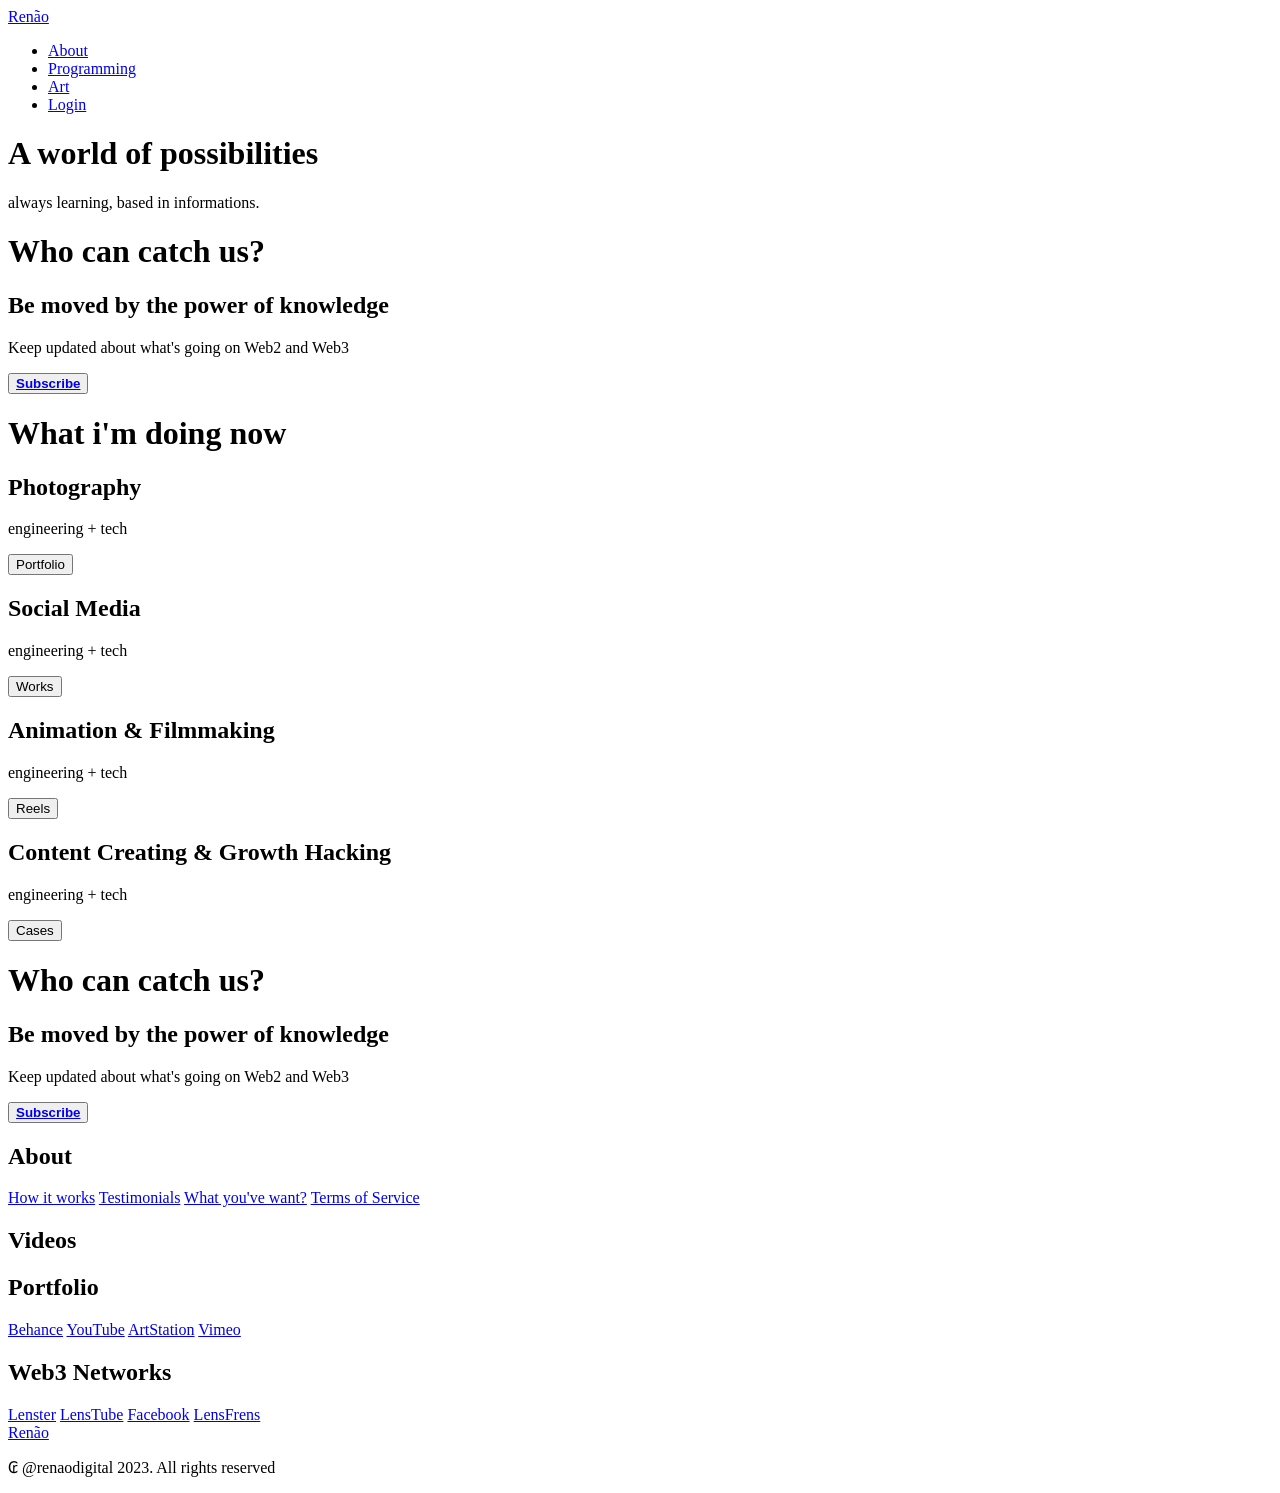
==== website/home_page/main/html/index.html @ d94069d8 "23/05/2023 [01h44min] [final presentation updt~]" ====
<!DOCTYPE html>
<html lang="en">
<head>
    <meta charset="UTF-8">
    <meta http-equiv="X-UA-Compatible" content="IE=edge">
    <meta name="viewport" content="width=device-width, initial-scale=1.0">
    <title>Renão | Digital Content + Entertainment</title>
    <link rel="stylesheet" href="styles.css">
    <link rel="stylesheet" href="https://unicons.iconscout.com/release/v4.0.0/css/line.css">    
</head>
<body>
    <!-- Navbar Section -->
    <nav class="navbar">
        <div class="navbar__container">
            <a href="/website (html-css-js)/home_page/index.html" id="navbar__logo">Renão</a>
            <div class="navbar__toggle" id="mobile-menu">
                <span class="bar"></span>
                <span class="bar"></span>
                <span class="bar"></span>
            </div>
            <ul class="navbar__menu">
                <li class="navbar__item">
                    <a href="/website (html-css-js)/about/about.html" class="navbar__links" id="about-page">About</a>
                </li>
                <li class="navbar__item">
                    <a href="/website (html-css-js)/manifestos_documentation/programming/programming.html" class="navbar__links" id="manifesto_programming">Programming</a>
                </li>
                <li class="navbar__item">
                    <a href="/website (html-css-js)/manifestos_documentation/art_and_design/art_and_design_.html" class="navbar__links" id="manifesto_artandesign">Art</a>
                </li>
                <li class="navbar__item">
                    <a href="#login_session" class="button" id="login">Login</a>
                </li>
            </ul>
        </div>
    </nav>

    <!-- Hero Section -->
    <div id="hero" class="home">
        <div class="hero__container">
            <h1 class="hero__heading">A world of <span>possibilities</span></h1>
            <p class="hero_description">always learning, based in informations.</p>
        </div>
    </div>

    <!-- About Section -->
    <div class="main" id="about">
        <div class="main__content">
            <div class="main__img--container">
                <div class="main__img--card"><i class="uil uil-nerd"></i></div>
                <div class="text-container">
                    <h1>Who can catch us?</h1>
                    <h2>Be moved by the power of knowledge</h2>
                    <p><a>Keep updated about what's going on Web2 and Web3</a></p>
                    <button class="main__btn"><a href="#"><b>Subscribe</b></a></button>  
                </div>
            </div>
        </div>        
    </div>

<!-- What I'm Doing Now Section -->
<div class="whatimdoing" id="whatimdoingnow">
    <h1>What i'm doing now</h1>
    <div class="whatimdoing__wrapper">
        <div class="whatimdoing__card" id="1">
            <h2>Photography</h2>
            <p>engineering + tech</p>
            <div class="whatimdoing__btn"><button>Portfolio</button></div>
        </div>
        <div class="whatimdoing__card" id="2">
            <h2>Social Media</a></h2>
            <p>engineering + tech</p>
            <div class="whatimdoing__btn"><button>Works</button></div>
        </div>
        <div class="whatimdoing__card" id="3">
            <h2>Animation & Filmmaking</h2>
            <p>engineering + tech</p>
            <div class="whatimdoing__btn"><button>Reels</button></div>
        </div>
        <div class="whatimdoing__card" id="4">
            <h2>Content Creating & Growth Hacking</h2>
            <p>engineering + tech</p>
            <div class="whatimdoing__btn"><button>Cases</button></div>
        </div>
    </div>
</div>

<!-- Features Section -->
<div class="main" id="sign-up">
    <div class="main" id="about">
        <div class="main__content">
                <h1>Who can catch us?</h1>
                <h2>Be moved by the power of knowledge</h2>
                <p><a>Keep updated about what's going on Web2 and Web3</a></p>
                <button class="main__btn"><a href="#"><b>Subscribe</b></a></button>
        </div>    
</div>

<!-- Footer Section -->
<div class="footer__container">
    <div class="footer__links">
        <div class="footer__link-wrapper">
            <div class="footer__link--items">
                <h2>About</h2>
                <a href="/login">How it works</a>
                <a href="/login">Testimonials</a> <a href="/login">What you've want?</a>
                <a href="/login">Terms of Service</a>
            </div>
        </div>
        <div class="footer__link--wrapper">
            <div class="footer__link--items">
                <h2>Videos</h2>
                <h2>Portfolio</h2>
                <a href="https://renaofotografia.com/" target="_blank">Behance</a>
                <a href="https://www.artstation.com/renaodigital" target="_blank">YouTube</a> <a href="/login">ArtStation</a>
                <a href="https://vimeo.com/renaodigital" target="_blank">Vimeo</a>
            </div>
            <div class="footer__link--items">
                <h2>Web3 Networks</h2>
                <a href="https://lenster.xyz/u/renaodigital" target="_blank">Lenster</a>
                <a href="https://lenstube.xyz/channel/renaodigital.lens" target="_blank">LensTube</a> <a href="/login">Facebook</a>
                <a href="https://www.lensfrens.xyz/renaodigital.lens" target="_blank">LensFrens</a>
            </div>
        </div>
    </div>
    <section class="social__networks">
        <div class="social__networks--wrap">
            <div class="footer__logo">
                <a href="/" id="footer__logo">Renão</a>
            </div>
            <p class="website__rights">₢ @renaodigital 2023. All rights reserved</p>
            <div class="social__icons">
                <a href="/" class="social__icon--link" target="_blank"
                ><i class="uil uil-facebook"></i></a>
                <a href="/" class="social__icon--link" target="_blank"
                ><i class="uil uil-twitter"></i></a>
                <a href="/" class="social__icon--link" target="_blank"
                ><i class="uil uil-instagram"></i></a>
                <a href="/" class="social__icon--link" target="_blank"
                ><i class="uil uil-youtube"></i></a>
                <a href="/" class="social__icon--link" target="_blank"
                ><i class="uil uil-linkedin"></i></a> 
            </div>
        </div>
    </section>
</div>

    <script src="app.js"></script>
</body> 
</html>
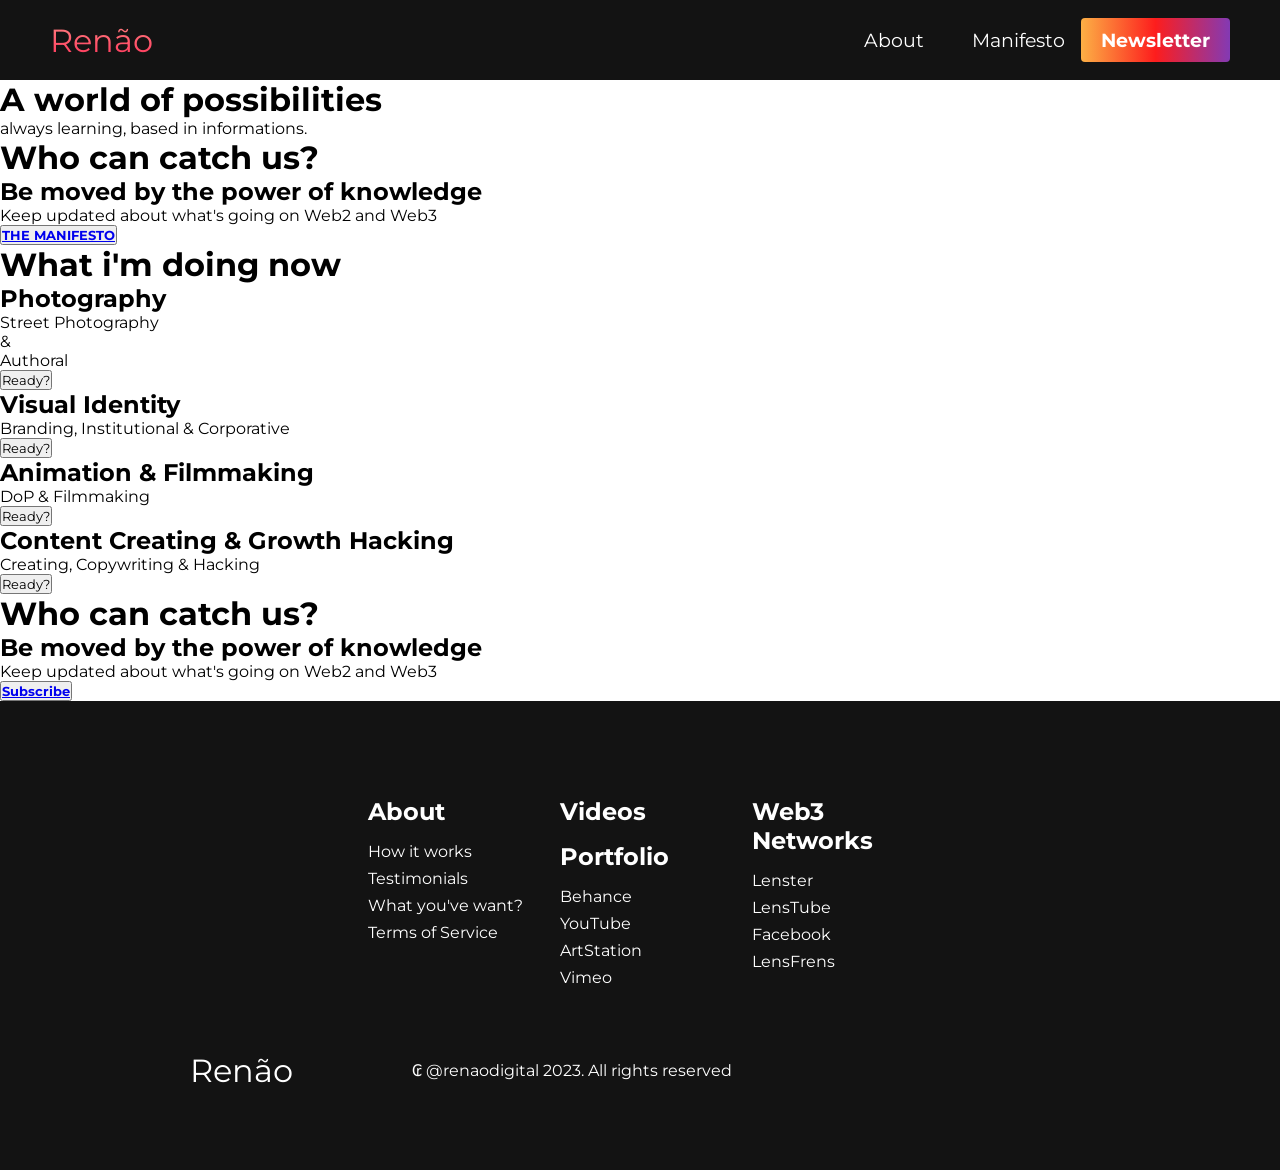
==== commit 1826c9bc: "23/05/2023 [01h44min] [final presentation updt~2]" ====
--- a/website/home_page/main/html/index.html
+++ b/website/home_page/main/html/index.html
@@ -5,14 +5,18 @@
     <meta http-equiv="X-UA-Compatible" content="IE=edge">
     <meta name="viewport" content="width=device-width, initial-scale=1.0">
     <title>Renão | Digital Content + Entertainment</title>
-    <link rel="stylesheet" href="styles.css">
+    <link rel="stylesheet" href="/website/home_page/main/css/styles.css">
+    <link rel="stylesheet" href="/website/home_page/main/css/navbar.css">
+    <link rel="stylesheet" href="/website/home_page/main/css/footer.css">
+    <link rel="stylsheet" href="/website/home_page/main/css/whatimdoing.css">
+    <link rel="stylesheet" href="/website/about/main/css/mobile.css">
     <link rel="stylesheet" href="https://unicons.iconscout.com/release/v4.0.0/css/line.css">    
 </head>
 <body>
     <!-- Navbar Section -->
     <nav class="navbar">
         <div class="navbar__container">
-            <a href="/website (html-css-js)/home_page/index.html" id="navbar__logo">Renão</a>
+            <a href="./index.html" id="navbar__logo">Renão</a>
             <div class="navbar__toggle" id="mobile-menu">
                 <span class="bar"></span>
                 <span class="bar"></span>
@@ -20,16 +24,14 @@
             </div>
             <ul class="navbar__menu">
                 <li class="navbar__item">
-                    <a href="/website (html-css-js)/about/about.html" class="navbar__links" id="about-page">About</a>
+                    <a href="/website/about/main/html/index_2.html" class="navbar__links" 
+                    id="about-page">About</a>
                 </li>
                 <li class="navbar__item">
-                    <a href="/website (html-css-js)/manifestos_documentation/programming/programming.html" class="navbar__links" id="manifesto_programming">Programming</a>
+                    <a href="/website/manifestos_documentation/main/main_html/index_3.html" class="navbar__links" id="manifesto">Manifesto</a>
                 </li>
                 <li class="navbar__item">
-                    <a href="/website (html-css-js)/manifestos_documentation/art_and_design/art_and_design_.html" class="navbar__links" id="manifesto_artandesign">Art</a>
-                </li>
-                <li class="navbar__item">
-                    <a href="#login_session" class="button" id="login">Login</a>
+                    <a href="https://renaodigital.substack.com/?utm_source=website_main&utm_medium=link&utm_campaign=phase1_develop&utm_id=portal_phase1" class="button" id="login"><b>Newsletter</b></a>
                 </li>
             </ul>
         </div>
@@ -52,7 +54,7 @@
                     <h1>Who can catch us?</h1>
                     <h2>Be moved by the power of knowledge</h2>
                     <p><a>Keep updated about what's going on Web2 and Web3</a></p>
-                    <button class="main__btn"><a href="#"><b>Subscribe</b></a></button>  
+                    <button class="main__btn"><a href="#"><b>THE MANIFESTO</b></a></button>  
                 </div>
             </div>
         </div>        
@@ -64,23 +66,23 @@
     <div class="whatimdoing__wrapper">
         <div class="whatimdoing__card" id="1">
             <h2>Photography</h2>
-            <p>engineering + tech</p>
-            <div class="whatimdoing__btn"><button>Portfolio</button></div>
+            <p>Street Photography <br>&</br> Authoral</p>
+            <div class="whatimdoing__btn"><button>Ready?</button></div>
         </div>
         <div class="whatimdoing__card" id="2">
-            <h2>Social Media</a></h2>
-            <p>engineering + tech</p>
-            <div class="whatimdoing__btn"><button>Works</button></div>
+            <h2>Visual Identity</a></h2>
+            <p>Branding, Institutional & Corporative</p>
+            <div class="whatimdoing__btn"><button>Ready?</button></div>
         </div>
         <div class="whatimdoing__card" id="3">
             <h2>Animation & Filmmaking</h2>
-            <p>engineering + tech</p>
-            <div class="whatimdoing__btn"><button>Reels</button></div>
+            <p>DoP & Filmmaking</p>
+            <div class="whatimdoing__btn"><button>Ready?</button></div>
         </div>
         <div class="whatimdoing__card" id="4">
             <h2>Content Creating & Growth Hacking</h2>
-            <p>engineering + tech</p>
-            <div class="whatimdoing__btn"><button>Cases</button></div>
+            <p>Creating, Copywriting & Hacking </p>
+            <div class="whatimdoing__btn"><button>Ready?</button></div>
         </div>
     </div>
 </div>
--- a/website/home_page/main/css/styles.css
+++ b/website/home_page/main/css/styles.css
@@ -0,0 +1,361 @@
+@import url('https://fonts.googleapis.com/css2?family=Montserrat:ital,wght@0,400;0,500;0,600;0,700;0,800;0,900;1,300;1,400;1,600;1,700;1,800;1,900&display=swap');
+
+* { 
+    box-sizing: border-box;
+    margin: 0;
+    padding: 0;
+    font-family: 'Montserrat', sans-serif;
+    scroll-behavior: smooth;    
+}
+
+
+#navbar__logo {
+    background-color: #ff8177;
+    background-image: linear-gradient(to top, #ff0844 0%, #ffb199 100%);
+    background-size: 100%;
+    -webkit-background-clip: text;
+    -moz-background-clip: text;
+    -webkit-text-fill-color: transparent;
+    -moz-text-fill-color: transparent;
+    display: flex;
+    align-items: center;
+    cursor: pointer;
+    text-decoration: none;
+    font-size: 2rem;
+}
+
+.navbar__menu {
+    display: flex;
+    align-items: center;
+    list-style: none;
+}
+
+.navbar__links {
+    color: #fff;
+    display: flex;
+    align-items: center;
+    justify-content: center;
+    width: 125px;
+    text-decoration: none;
+    height: 100%;
+    transition: all 0.3s ease;
+}
+
+.navbar_btn {
+    display: flex;
+    justify-content: center;
+    align-items: center;
+    padding: 0 1rem;
+    width: 100%;
+}
+
+.button { 
+    display: flex;
+    justify-content: center;
+    align-items: center;
+    text-decoration: none;
+    padding: 10px 20px;
+    height: 100%;
+    width: 100%;
+    border: none;
+    outline: none;
+    border-radius: 4px;
+    background: #833ab4;
+    background:  -webkit-linear-gradient(to right, #fcb045,#fd1d1d, #833ab4);
+    background:  linear-gradient(to right, #fcb045,#fd1d1d, #833ab4);
+    color: #fff;
+    transition: all 0.3s ease;
+}
+
+.navbar_btn { 
+    display: flex;
+    justify-content: center;
+    align-items: center;
+    padding: 0 1rem;
+    width: 100%;
+}
+
+.navbar__links:hover {
+    color: #9158fc;
+    transition: all 0.3s ease;
+}
+
+@media screen and (max-width: 960px) {
+    .navbar__container {
+        display: flex;
+        justify-content: space-between;
+        height: 80px;
+        z-index: 1;
+        width: 100%;
+        max-width: 1300px;
+        padding: 0;
+    }
+.navbar__menu{
+    display: grid;
+    grid-template-columns: auto;
+    margin: 0;
+    width: 100%; 
+    position: absolute;
+    /* top: -1000px; */
+    top: -1000px;
+    opacity: 1;
+    transition: all 0.5s ease;
+    z-index: -1;
+    background: #131313;
+}
+
+.navbar__menu.active {
+    background: #131313;
+    top: 100%;
+    opacity: 1;
+    transition: all 0.5 ease;
+    z-index: 99;
+    height: 60vh;
+    font-size: 1.6rem;
+
+}
+
+#navbar__logo {
+    padding-left: 25px;   
+}
+
+.navbar__toggle .bar {
+    width: 25px;
+    height: 3px;
+    margin: 5px auto;
+    transition: all 0.3s ease-in-out;
+    background: #000;
+}
+
+.navbar__item {
+    width: 100%;    
+}
+
+.navbar__links {
+    text-align: center;
+    padding: 2rem;
+    width: 100%;
+    display: table;
+}
+
+.navbar__btn {
+    padding-bottom: 2rem;
+}
+
+.button {
+    display: flex;
+    justify-content: center;
+    align-items: center;
+    width: 80px;
+    height: 80px;
+    margin: 0;
+}
+
+.hero {
+    background: #000000;
+    background: linear-gradient(to right, #161616, #000000);
+    padding: 200px 0;
+}
+
+.hero__container {
+    background-image: url('/website/home_page/main/images/_MG_0172.jpg');
+    display: flex;
+    flex-direction: column;
+    justify-content: right;
+    align-items: right;
+    max-width: 100%;
+    margin: 0 auto;
+    height: 90%;
+    text-align: right;
+    padding: 100px;
+}
+
+.hero__container img {
+    margin: 10px;
+    height: 500px;
+    width: 500px;
+    border-radius: 4px;
+    display: flex;
+    flex-direction: column;
+    color: #fff;
+}
+
+.hero__heading {
+    font-size: 100px;
+    margin-bottom: 24px;
+    color: #fff;
+}
+
+.hero__heading span {
+    background: #ee0979;  /* fallback for old browsers */
+    background: -webkit-linear-gradient(to right, #ff6a00, #ee0979);  /* Chrome 10-25, Safari 5.1-6 */
+    background: linear-gradient(to right, #ff6a00, #ee0979); /* W3C, IE 10+/ Edge, Firefox 16+, Chrome 26+, Opera 12+, Safari 7+ */
+}
+
+.hero__heading span {
+    background: #ee0979;  /* fallback for old browsers */
+    background: -webkit-linear-gradient(to right, #ff6a00, #ee0979);  /* Chrome 10-25, Safari 5.1-6 */
+    background: linear-gradient(to right, #ff6a00, #ee0979); /* W3C, IE 10+/ Edge, Firefox 16+, Chrome 26+, Opera 12+, Safari 7+ */
+    background-size: 100%;
+    -webkit-background-clip: text;
+    -moz-background-clip: text;
+    -webkit-text-fill-color: transparent;
+    -mo-text-fill-color: transparent;
+}
+
+.hero_description{
+    font-size: 60px;
+    background: #da22ff;  /* fallback for old browsers */
+    background: -webkit-linear-gradient(to right, #9114ff, #da22ff);  
+    /* Chrome 10-25, Safari 5.1-6 */
+    background: linear-gradient(to right, #8f0eff, #da22ff);
+    /* W3C, IE 10+/ Edge, Firefox 16+, Chrome 26+, Opera 12+, Safari 7+ */
+    background-size: 100%;
+    -webkit-background-clip: text;
+    -moz-background-clip: text;
+    -webkit-text-fill-color: transparent;
+    -mo-text-fill-color: transparent;
+}
+
+.highlight { 
+    border-bottom: 4px solid rgb(132, 0, 255);
+}
+
+/* About Section */
+.main {
+    background-color: #000000;
+    padding: 10rem 0;
+}
+
+.main__container {
+    display: grid;
+    grid-template-columns: 1fr 1fr;
+    align-items: center;
+    justify-content: center;
+    margin: 0 auto;
+    height: 90%;
+    z-index: 1;
+    width: 100%;
+    max-width: 1300px;
+    padding: 0 50px;
+}
+
+.main__content{
+    color: #fff;
+    width: 100%;    
+}
+
+.main__content h1 {
+    font-size: 2rem;
+    margin-left: 30%;
+    background-color: #fe3b6f;
+    background-image: linear-gradient(to top, #ff087b 0%, #ed1a52 100%);
+    background-size: 100%;
+    -webkit-background-clip: text;
+    -moz-background-clip: text;
+    -webkit-text-fill-color: transparent;
+    -moz-text-fill-color: transparent;
+    text-transform: uppercase;
+    margin-bottom: 32px;    
+}
+
+.main__content h2 {
+    font-size: 4rem;
+    margin-top: -1%;
+    margin-left: 30%;
+    margin-bottom: 1%;
+    background: #da22ff;  /* fallback for old browsers */
+    background: -webkit-linear-gradient(to right, #9114ff, #da22ff);  
+    /* Chrome 10-25, Safari 5.1-6 */
+    background: linear-gradient(to right, #8f0eff, #da22ff);
+    /* W3C, IE 10+/ Edge, Firefox 16+, Chrome 26+, Opera 12+, Safari 7+ */
+    background-size: 100%;
+    -webkit-background-clip: text;
+    -moz-background-clip: text;
+    -webkit-text-fill-color: transparent;
+    -mo-text-fill-color: transparent;
+}
+
+.main__content p {
+    margin-top: 0,7%;
+    margin-left: 30%;
+}
+
+.main__content button {
+    margin-left: 30%;
+}
+
+.main__btn {
+    font-size: 1.8rem;
+    background: #833ab4;
+    background:  -webkit-linear-gradient(to right, #fcb045,#fd1d1d, #833ab4);
+    background:  linear-gradient(to right, #fcb045,#fd1d1d, #833ab4);
+    padding: 20px 60px;
+    border: none;
+    border-radius: 4px;
+    color: #fff;
+    margin-top: 2rem;
+    cursor: pointer;
+    position: relative;
+    transition: all 0.35s;
+    outline: none;
+}
+
+.main__btn a {
+    position: relative;
+    z-index: 2;
+    color: #fff;
+    text-decoration: none;    
+}
+
+.main__btn:after {
+    position: absolute;
+    content: '';
+    top: 0;
+    left: 0;
+    width: 0;
+    height: 100%;
+    background: all 0.35s;
+    border-radius: 4px;
+}
+
+.main__btn:hover {
+    color: #fff;   
+}
+
+.main__btn:hover:after {
+    width: 100%;
+}
+
+.main__img--container {
+    text-align: left;
+    display: flex; 
+    justify-content: center;
+    align-items: center; 
+}
+
+.main__img--card {
+    margin: 10px;
+    height: 500px;
+    width: 500px;
+    border-radius: 4px;
+    display: flex;
+    flex-direction: column;
+    justify-content: center;
+    align-items: center;
+    color: #fff;
+    background-image: linear-gradient(to right, #00dbde 0%, #fc00ff 100%);    
+}
+
+.uil-layer-group, 
+.uil-nerd { 
+    font-size: 14rem;
+}
+
+#card-2 {
+    background: #ff512f;
+    background:  -webkit-linear-gradient(to right, #dd2476,#ff512f);
+    background:  linear-gradient(to right, #dd2476,#ff512f, #833ab4);
+}
+
+/* Mobile Responsive */
--- a/website/home_page/main/css/navbar.css
+++ b/website/home_page/main/css/navbar.css
@@ -0,0 +1,29 @@
+.navbar {
+    background: #131313;
+    height: 80px;
+    display: flex;
+    scroll-behavior: smooth;
+}
+
+.navbar {
+    background: #131313;
+    height: 80px;
+    display: flex;
+    justify-content: center;
+    align-items: center;
+    font-size: 1.2rem;
+    position: sticky;
+    top: 0;
+    z-index: 999;    
+}
+
+.navbar__container {
+    display: flex;
+    justify-content: space-between;
+    height: 80px;
+    z-index: 1;
+    width: 100%;
+    max-width: 1300px;
+    margin: 0 auto;
+    padding: 0 50px;    
+}
--- a/website/home_page/main/css/footer.css
+++ b/website/home_page/main/css/footer.css
@@ -0,0 +1,86 @@
+.footer__container {
+    background: #131313;
+    padding: 5rem 0;
+    display: flex;
+    flex-direction: column;
+    justify-content: center;
+    align-items: center;
+}
+
+#footer__logo {
+    color: #fff;
+    display: flex;
+    align-items: center;
+    cursor: pointer;
+    text-decoration: none;
+    font-size: 2rem;
+}
+
+.footer__links {
+    width: 100%;
+    max-width: 1000px;
+    display: flex;
+    justify-content: center;
+}
+
+
+.footer__link--wrapper {
+    display: flex;
+}
+
+.footer__link--items {
+    display: flex;
+    flex-direction: column;
+    align-items: flex-start;
+    margin: 16px;
+    text-align: left;
+    width: 160px;
+    box-sizing: border-box;
+}
+
+.footer__link--items h2 {
+    margin-bottom: 16px;
+    color: #fff;
+}
+
+.footer__link--items a {
+    color: #fff;
+    text-decoration: none;
+    margin-bottom: 0.5rem;
+    transition: 0.3 ease-out;
+}
+
+.footer__link--items a:hover {
+    color: #e9e9e9;
+    transition: 0.3 ease-out;
+}
+
+.social__icon--link {
+    color: #fff;
+    font-size: 24px;
+}
+
+.social__networks {
+    max-width: 1000px;
+    width: 100%;
+}
+
+.social__networks--wrap {
+    display: flex;
+    justify-content: space-between;
+    align-items: center;
+    width: 90%;
+    max-width: 1000px;
+    margin: 40px auto 0 auto;
+}
+
+.social__icons {
+    display: flex;
+    justify-content: space-between;
+    align-items: center;
+    width: 240px;
+}
+
+.website__rights {
+    color: #fff;
+}
--- a/website/home_page/main/css/whatimdoing.css
+++ b/website/home_page/main/css/whatimdoing.css
@@ -0,0 +1,96 @@
+.whatimdoing {
+    background: #131313;
+    display: flex;
+    flex-direction: column;
+    justify-content: center;
+    align-items: center;
+    height: 100%;
+    padding: 10rem 0;    
+}
+
+.whatimdoing h1 {
+    background-color: #ff8177;
+    background-image: linear-gradient(to right, #ff0844 0%, #f7673c 100%);
+    background-size: 100%;
+    -webkit-background-clip: text;
+    -moz-background-clip: text;
+    -webkit-text-fill-color: transparent;
+    -moz-text-fill-color: transparent;
+    margin-bottom: 5rem;
+    font-size: 2.5rem;
+}
+
+.whatimdoing__wrapper {
+    display: grid;
+    grid-template-columns: 1fr 1fr 1fr 1fr;
+    grid-template-rows: 1fr;
+}
+
+.whatimdoing__card {
+    margin: 10px;
+    width: 300px;
+    height: 425px;
+    border-radius: 4px;
+    display: flex;
+    flex-direction: column;
+    justify-content: center;
+    color: #fff;
+    background-image: linear-gradient(to right, #00dbde 0%, #fc00ff 100%);
+    transition: 0.3s ease-in;
+}
+.whatimdoing__card:nth-child(1) {
+    background-image: url('/website/home_page/main/images/whatimdoing_1.jpg')
+}
+
+.whatimdoing__card:nth-child(2) {
+    background-image: url('/website/home_page/main/images/whatimdoing_2.jpg')
+}
+
+.whatimdoing__card:nth-child(3) {
+    background-image: url('/website/home_page/main/images/whatimdoing_3.jpg')
+}
+
+.whatimdoing__card:nth-child(4) {
+    background-image: url('/website/home_page/main/images/whatimdoing_4.jpg') 
+}
+
+.whatimdoing__card h2 {
+    text-align: center;
+}
+
+.whatimdoing__card p {
+    text-align: center;
+    margin-top: 24px;
+    font-size: 20px;
+}
+
+.whatimdoing__btn {
+    display: flex;
+    justify-content: center;
+    margin-top: 16px;
+}
+
+.whatimdoing__card button {
+    color: #fff;
+    padding: 14px 24px;
+    border: none;
+    outline: none;
+    background-color: #131313;
+    font-size: 1rem;
+}
+
+.whatimdoing__card button:hover {
+    cursor: pointer;
+}
+
+.whatimdoing__card:hover {
+    transform: scale(1.075);
+    transition: 0.3s ease-in;
+    cursor: pointer;
+}
+
+.whatimdoing__card:hover {
+    transform: scale(1.075);
+    transition: 0.3s ease-in;
+    cursor: pointer;
+}
--- a/website/about/main/css/mobile.css
+++ b/website/about/main/css/mobile.css
@@ -0,0 +1,152 @@
+#mobile-menu{
+    position: absolute;
+    top: 20%;
+    right: 5%;
+    transform: translate(5%, 20%);
+}
+
+.navbar__toggle .bar {
+    display: block;
+    cursor: pointer;
+}
+
+#mobile-menu.is-active .bar:nth-child(2) {
+    opacity: 0;
+}
+
+#mobile-menu.is-active .bar:nth-child(1) {
+    transform: translateY(8px) rotate(45deg);
+}
+
+#mobile-menu.is-active .bar:nth-child(3) {
+    transform: translateY(-8px) rotate(-45deg);
+}
+
+@media screen and (max-width: 768px) {
+    .hero__heading {
+        font-size: 60px;
+    }
+
+    .hero__description {
+        font-size: 40px;
+    }
+}
+
+@media screen and(max-width: 1100px) {
+    .main__container {
+        display: grid;
+        grid-template-columns: 1fr;
+        align-items: center;
+        width: 100%;
+        margin: 0 auto;
+        height: 90%;
+    }
+    .main__img--container {
+        display: flex;
+        justify-content: center;
+    }
+
+    .main__img--card {
+        height: 425px;
+        width: 425px;
+    }
+
+    .main__content {
+        text-align: center;
+        margin-bottom: 4rem;
+    }
+
+    .main__content h1 {
+        font-size: 2.5rem;
+        margin-top: 2rem;
+
+    }
+
+    .main__content h2 {
+        font-size: 3rem;
+    }
+
+    .main__content p {
+        margin-top: 1rem;
+        font-size: 1.5rem;
+    }
+}
+
+@media screen and (max-width: 480px) {
+    .main__img--card {
+        width: 250px;
+        height: 250px;        
+    }
+
+    .fa-users,  .fa-layer-group {
+        font-size: 4rem;
+    }
+
+    .main__content h1 {
+        font-size: 2rem;
+        margin-top: 3rem;
+
+    }
+ 
+    .main__content h1 {
+        font-size: 2.5rem;
+        margin-top: 2rem;
+
+    }
+
+    .main__content h2 {
+        font-size: 3rem;
+    }
+
+    .main__content p {
+        margin-top: 2rem;
+    }
+
+    .main__btn {
+        padding: 12px 36px;
+        margin: 2.5rem 0;
+    }
+}
+
+@media screen and (max-width: 1300px) {
+    .whatimdoing__wrapper {
+        grid-template-columns: 1fr 1fr;
+    }
+}
+
+@media screen and (max-width: 768px) {
+    .whatimdoing__wrapper {
+        grid-template-columns: 1fr;
+    }
+}
+
+@media screen and(max-width: 820px) {
+    .footer__links {
+        padding-top: 2rem;
+    }
+
+    #footer__logo {
+        margin-bottom: 2rem;
+    }
+
+    .website__rights {
+        margin-bottom: 2rem;
+    }
+
+    .footer__link--wrapper {
+        flex-direction: column;
+    }
+
+    .socia__media--wrap {
+        flex-direction: column;
+    }
+    }
+
+@media screen and (max-width: 480px) {
+    .footer__link--items {
+        margin: 0;
+        padding: 10px;
+        width: 100%; 
+    }
+}
+
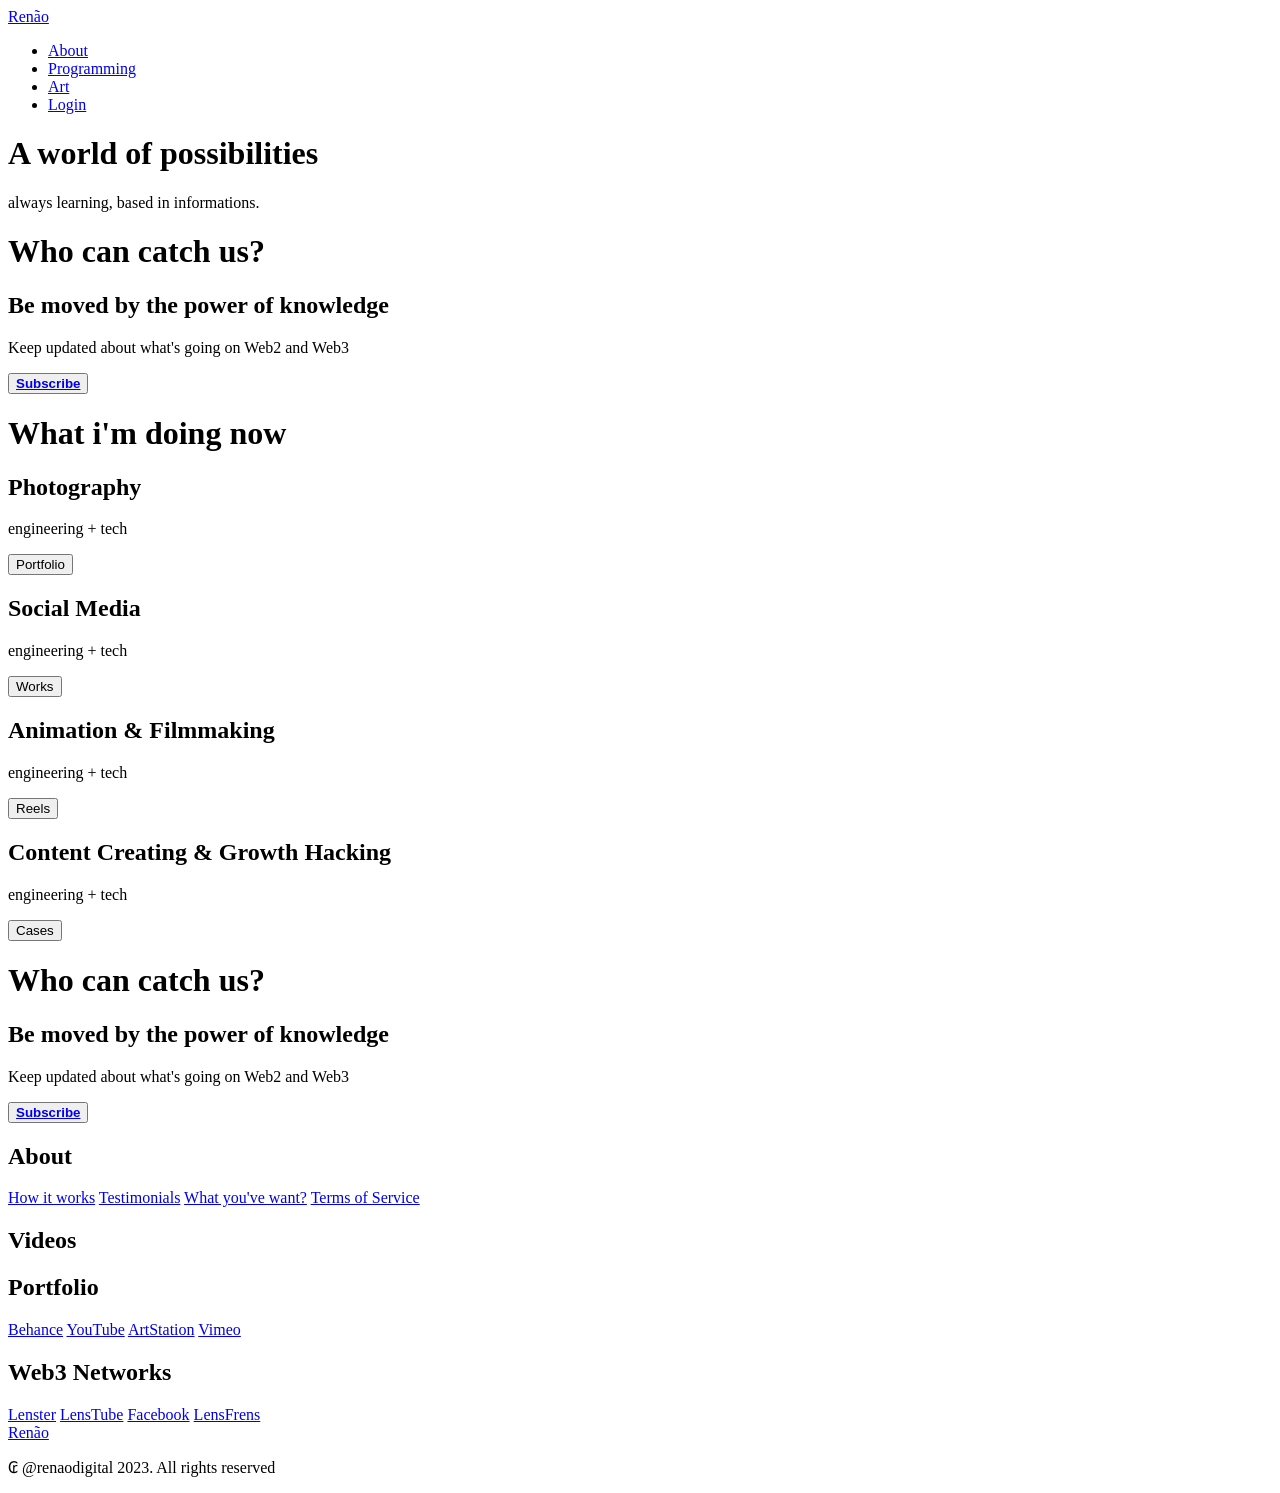
==== commit 8bcd2ea1: "Revert "23/05/2023 [01h44min] [final presentation updt~2]" This reverts commit 1826c9bc3c6ad41cfd269" ====
--- a/website/home_page/main/html/index.html
+++ b/website/home_page/main/html/index.html
@@ -5,18 +5,14 @@
     <meta http-equiv="X-UA-Compatible" content="IE=edge">
     <meta name="viewport" content="width=device-width, initial-scale=1.0">
     <title>Renão | Digital Content + Entertainment</title>
-    <link rel="stylesheet" href="/website/home_page/main/css/styles.css">
-    <link rel="stylesheet" href="/website/home_page/main/css/navbar.css">
-    <link rel="stylesheet" href="/website/home_page/main/css/footer.css">
-    <link rel="stylsheet" href="/website/home_page/main/css/whatimdoing.css">
-    <link rel="stylesheet" href="/website/about/main/css/mobile.css">
+    <link rel="stylesheet" href="styles.css">
     <link rel="stylesheet" href="https://unicons.iconscout.com/release/v4.0.0/css/line.css">    
 </head>
 <body>
     <!-- Navbar Section -->
     <nav class="navbar">
         <div class="navbar__container">
-            <a href="./index.html" id="navbar__logo">Renão</a>
+            <a href="/website (html-css-js)/home_page/index.html" id="navbar__logo">Renão</a>
             <div class="navbar__toggle" id="mobile-menu">
                 <span class="bar"></span>
                 <span class="bar"></span>
@@ -24,14 +20,16 @@
             </div>
             <ul class="navbar__menu">
                 <li class="navbar__item">
-                    <a href="/website/about/main/html/index_2.html" class="navbar__links" 
-                    id="about-page">About</a>
+                    <a href="/website (html-css-js)/about/about.html" class="navbar__links" id="about-page">About</a>
                 </li>
                 <li class="navbar__item">
-                    <a href="/website/manifestos_documentation/main/main_html/index_3.html" class="navbar__links" id="manifesto">Manifesto</a>
+                    <a href="/website (html-css-js)/manifestos_documentation/programming/programming.html" class="navbar__links" id="manifesto_programming">Programming</a>
                 </li>
                 <li class="navbar__item">
-                    <a href="https://renaodigital.substack.com/?utm_source=website_main&utm_medium=link&utm_campaign=phase1_develop&utm_id=portal_phase1" class="button" id="login"><b>Newsletter</b></a>
+                    <a href="/website (html-css-js)/manifestos_documentation/art_and_design/art_and_design_.html" class="navbar__links" id="manifesto_artandesign">Art</a>
+                </li>
+                <li class="navbar__item">
+                    <a href="#login_session" class="button" id="login">Login</a>
                 </li>
             </ul>
         </div>
@@ -54,7 +52,7 @@
                     <h1>Who can catch us?</h1>
                     <h2>Be moved by the power of knowledge</h2>
                     <p><a>Keep updated about what's going on Web2 and Web3</a></p>
-                    <button class="main__btn"><a href="#"><b>THE MANIFESTO</b></a></button>  
+                    <button class="main__btn"><a href="#"><b>Subscribe</b></a></button>  
                 </div>
             </div>
         </div>        
@@ -66,23 +64,23 @@
     <div class="whatimdoing__wrapper">
         <div class="whatimdoing__card" id="1">
             <h2>Photography</h2>
-            <p>Street Photography <br>&</br> Authoral</p>
-            <div class="whatimdoing__btn"><button>Ready?</button></div>
+            <p>engineering + tech</p>
+            <div class="whatimdoing__btn"><button>Portfolio</button></div>
         </div>
         <div class="whatimdoing__card" id="2">
-            <h2>Visual Identity</a></h2>
-            <p>Branding, Institutional & Corporative</p>
-            <div class="whatimdoing__btn"><button>Ready?</button></div>
+            <h2>Social Media</a></h2>
+            <p>engineering + tech</p>
+            <div class="whatimdoing__btn"><button>Works</button></div>
         </div>
         <div class="whatimdoing__card" id="3">
             <h2>Animation & Filmmaking</h2>
-            <p>DoP & Filmmaking</p>
-            <div class="whatimdoing__btn"><button>Ready?</button></div>
+            <p>engineering + tech</p>
+            <div class="whatimdoing__btn"><button>Reels</button></div>
         </div>
         <div class="whatimdoing__card" id="4">
             <h2>Content Creating & Growth Hacking</h2>
-            <p>Creating, Copywriting & Hacking </p>
-            <div class="whatimdoing__btn"><button>Ready?</button></div>
+            <p>engineering + tech</p>
+            <div class="whatimdoing__btn"><button>Cases</button></div>
         </div>
     </div>
 </div>
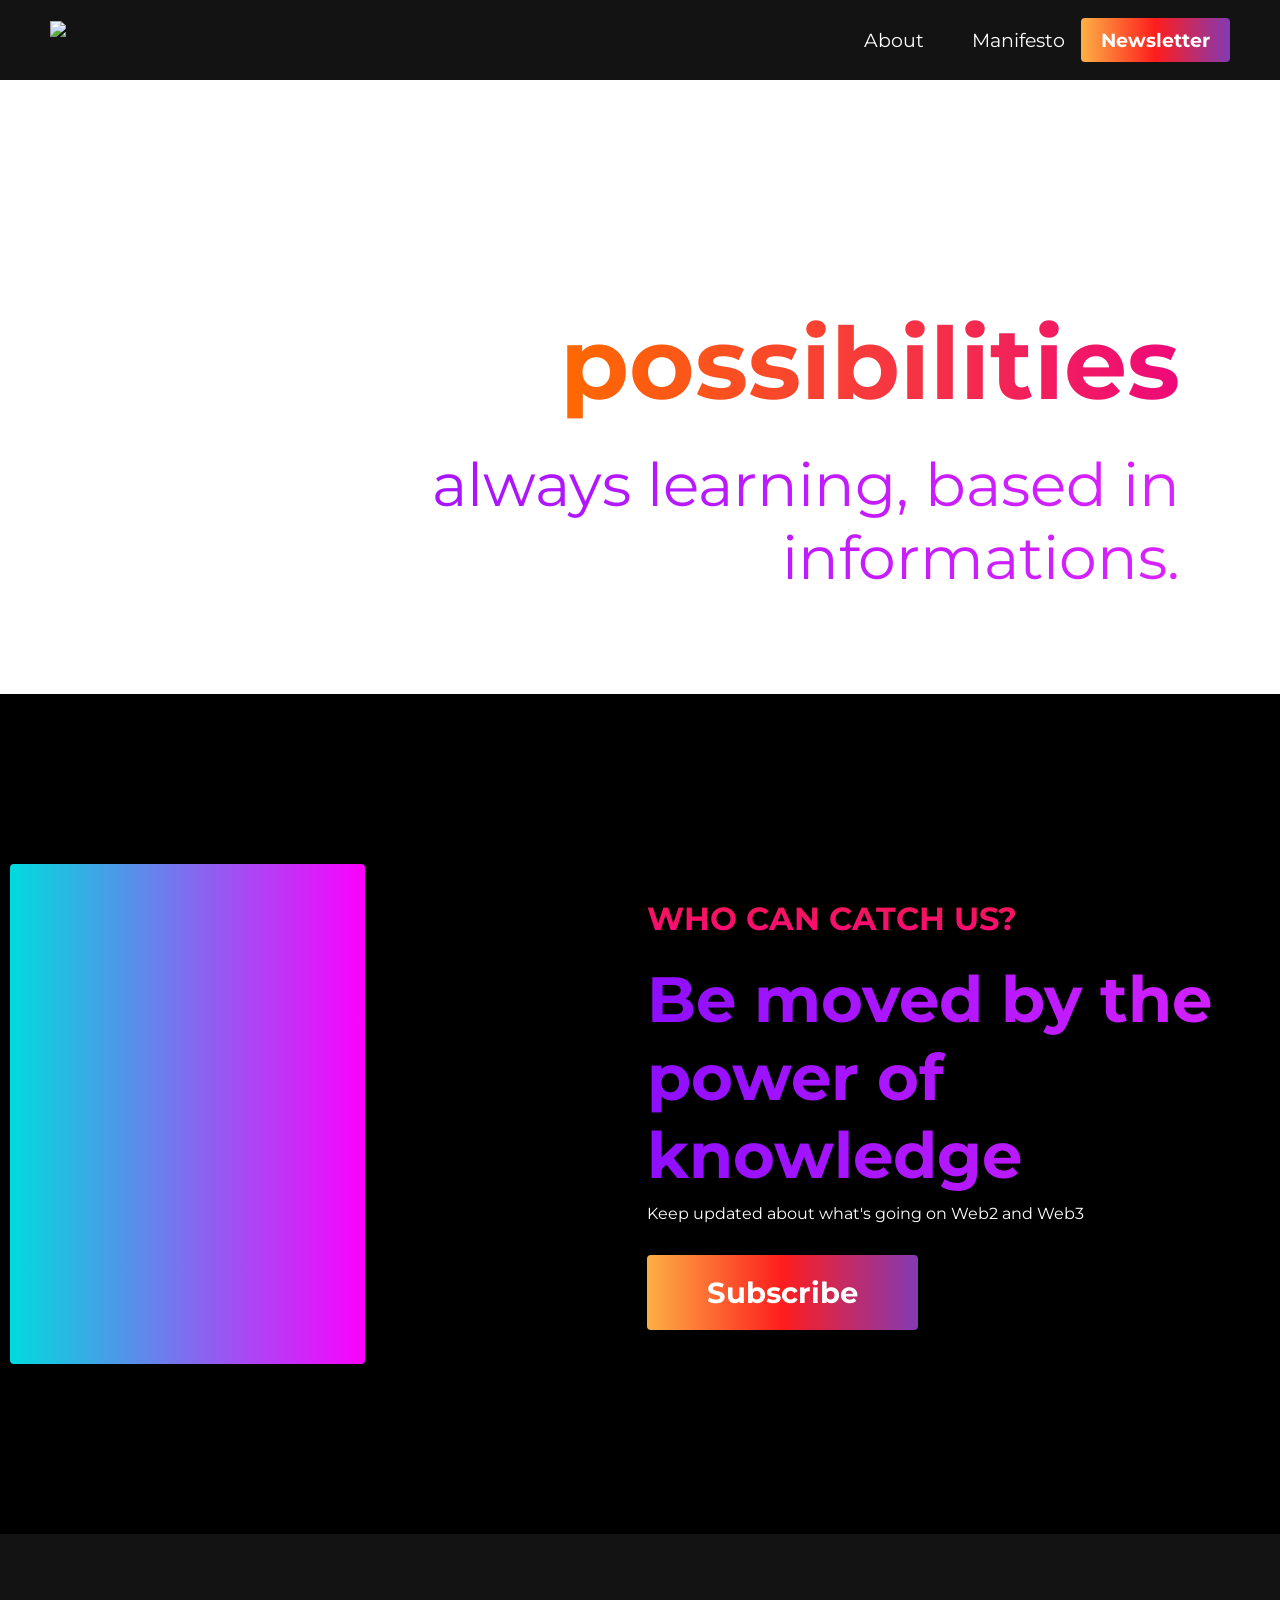
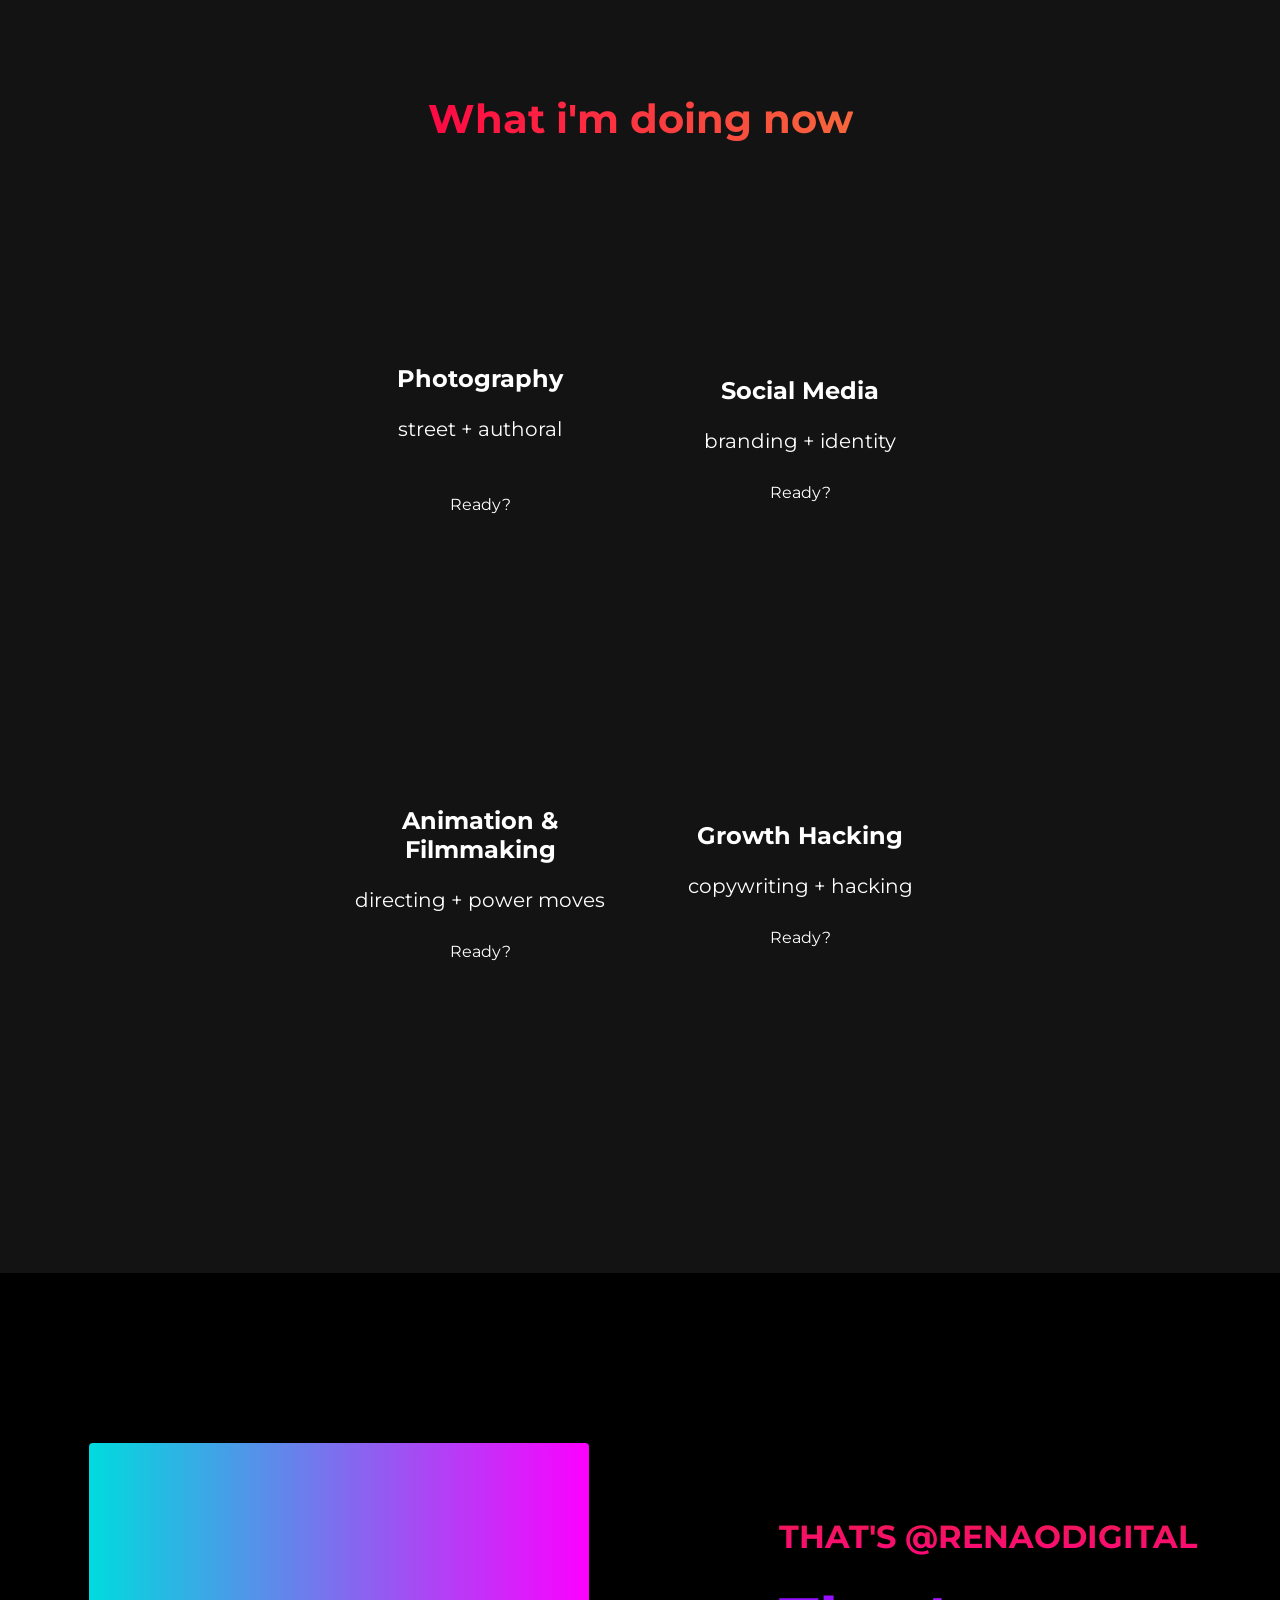
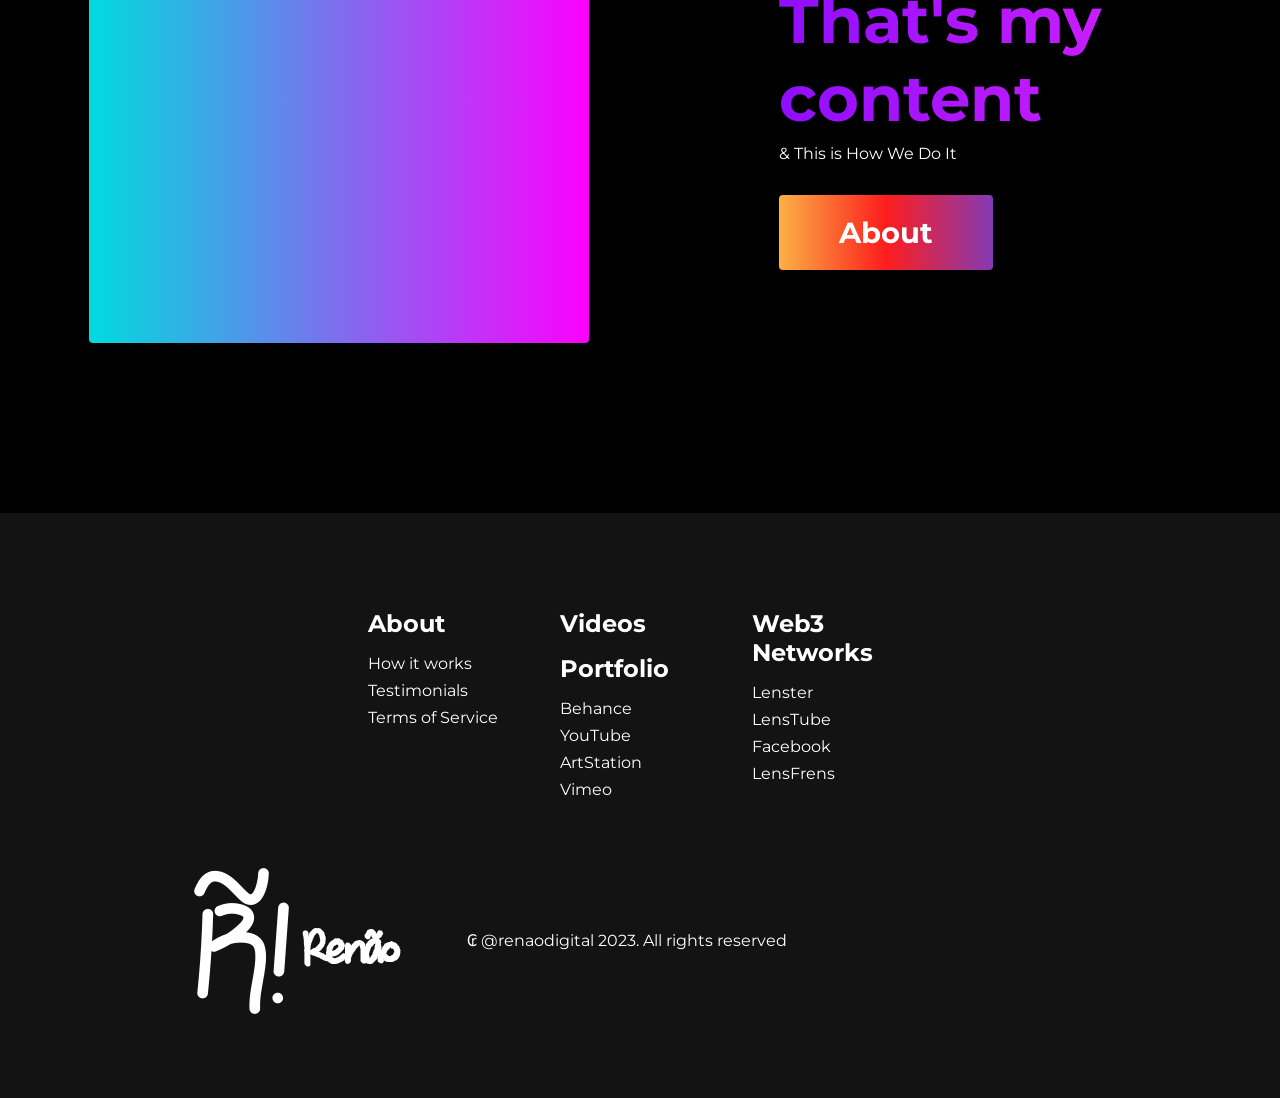
==== commit 73e4357c: "25/05/2023 [00h21min] [fannihilation updt~end]" ====
--- a/website/home_page/main/html/index.html
+++ b/website/home_page/main/html/index.html
@@ -5,14 +5,14 @@
     <meta http-equiv="X-UA-Compatible" content="IE=edge">
     <meta name="viewport" content="width=device-width, initial-scale=1.0">
     <title>Renão | Digital Content + Entertainment</title>
-    <link rel="stylesheet" href="styles.css">
+    <link rel="stylesheet" href="/website/home_page/main/css/styles.css">
     <link rel="stylesheet" href="https://unicons.iconscout.com/release/v4.0.0/css/line.css">    
 </head>
 <body>
     <!-- Navbar Section -->
     <nav class="navbar">
         <div class="navbar__container">
-            <a href="/website (html-css-js)/home_page/index.html" id="navbar__logo">Renão</a>
+            <a href="/website/home_page/main/html/index.html" id="navbar__logo"><img src="/website/home_page/main/images/logo_header.png" alt="Logo do Renão"   /></a>
             <div class="navbar__toggle" id="mobile-menu">
                 <span class="bar"></span>
                 <span class="bar"></span>
@@ -20,16 +20,15 @@
             </div>
             <ul class="navbar__menu">
                 <li class="navbar__item">
-                    <a href="/website (html-css-js)/about/about.html" class="navbar__links" id="about-page">About</a>
+                    <a href="/website/about/main/html/about.html" class="navbar__links" id="about-page">About</a>
                 </li>
                 <li class="navbar__item">
-                    <a href="/website (html-css-js)/manifestos_documentation/programming/programming.html" class="navbar__links" id="manifesto_programming">Programming</a>
+                    <a href="/website/manifestos_documentation/main/html/manifesto.html" class="navbar__links" id="manifesto">Manifesto</a>
                 </li>
                 <li class="navbar__item">
-                    <a href="/website (html-css-js)/manifestos_documentation/art_and_design/art_and_design_.html" class="navbar__links" id="manifesto_artandesign">Art</a>
-                </li>
-                <li class="navbar__item">
-                    <a href="#login_session" class="button" id="login">Login</a>
+                    <a 
+                    href="https://renaodigital.substack.com/?utm_source=substack&utm_medium=web&utm_campaign=substack_profile" 
+                    class="button" id="login"><b>Newsletter</b></a>
                 </li>
             </ul>
         </div>
@@ -52,7 +51,8 @@
                     <h1>Who can catch us?</h1>
                     <h2>Be moved by the power of knowledge</h2>
                     <p><a>Keep updated about what's going on Web2 and Web3</a></p>
-                    <button class="main__btn"><a href="#"><b>Subscribe</b></a></button>  
+                    <button class="main__btn" id="subscribe_link"><a 
+                    href="https://renaodigital.substack.com/?utm_source=substack&utm_medium=web&utm_campaign=substack_profile"><b>Subscribe</b></a></button>  
                 </div>
             </div>
         </div>        
@@ -64,36 +64,49 @@
     <div class="whatimdoing__wrapper">
         <div class="whatimdoing__card" id="1">
             <h2>Photography</h2>
-            <p>engineering + tech</p>
-            <div class="whatimdoing__btn"><button>Portfolio</button></div>
+            <p>street + authoral</p></p>
+            <div class="whatimdoing__btn"><button>
+            Ready?
+            </button></div>
         </div>
         <div class="whatimdoing__card" id="2">
             <h2>Social Media</a></h2>
-            <p>engineering + tech</p>
-            <div class="whatimdoing__btn"><button>Works</button></div>
+            <p>branding + identity</p>
+            <div class="whatimdoing__btn"><button>
+            Ready?
+            </button></div>
         </div>
         <div class="whatimdoing__card" id="3">
             <h2>Animation & Filmmaking</h2>
-            <p>engineering + tech</p>
-            <div class="whatimdoing__btn"><button>Reels</button></div>
+            <p>directing + power moves</p>
+            <div class="whatimdoing__btn"><button>
+            Ready?
+            </button></div>
         </div>
         <div class="whatimdoing__card" id="4">
-            <h2>Content Creating & Growth Hacking</h2>
-            <p>engineering + tech</p>
-            <div class="whatimdoing__btn"><button>Cases</button></div>
+            <h2>Growth Hacking</h2>
+            <p>copywriting + hacking</p>
+            <div class="whatimdoing__btn"><button>
+            Ready?
+            </button></div>
         </div>
     </div>
 </div>
 
 <!-- Features Section -->
 <div class="main" id="sign-up">
-    <div class="main" id="about">
-        <div class="main__content">
-                <h1>Who can catch us?</h1>
-                <h2>Be moved by the power of knowledge</h2>
-                <p><a>Keep updated about what's going on Web2 and Web3</a></p>
-                <button class="main__btn"><a href="#"><b>Subscribe</b></a></button>
-        </div>    
+    <div class="main__content">
+        <div class="main__img--container">
+            <div class="main__img--card"><i class="uil uil-analysis"></i></div>
+            <div class="text-container">
+                <h1>That's @renaodigital</h1>
+                <h2>That's my content</h2>
+                <p><a>& This is How We Do It</a></p>
+                <button class="main__btn" id="subscribe_link"><a 
+                href="/website/about/main/html/about.html"><b>About</b></a></button>  
+            </div>
+        </div>
+    </div>       
 </div>
 
 <!-- Footer Section -->
@@ -102,9 +115,9 @@
         <div class="footer__link-wrapper">
             <div class="footer__link--items">
                 <h2>About</h2>
-                <a href="/login">How it works</a>
-                <a href="/login">Testimonials</a> <a href="/login">What you've want?</a>
-                <a href="/login">Terms of Service</a>
+                <a href="#youtubelinkexplaining">How it works</a>
+                <a href="https://www.youtube.com/playlist?list=PLvTz7m5AVYb0W3KQE7ia8l3ymp5v7bjar">Testimonials</a> 
+                <a href="#pdf">Terms of Service</a>
             </div>
         </div>
         <div class="footer__link--wrapper">
@@ -112,7 +125,8 @@
                 <h2>Videos</h2>
                 <h2>Portfolio</h2>
                 <a href="https://renaofotografia.com/" target="_blank">Behance</a>
-                <a href="https://www.artstation.com/renaodigital" target="_blank">YouTube</a> <a href="/login">ArtStation</a>
+                <a href="https://www.artstation.com/renaodigital" target="_blank">YouTube</a> 
+                <a href="/login">ArtStation</a>
                 <a href="https://vimeo.com/renaodigital" target="_blank">Vimeo</a>
             </div>
             <div class="footer__link--items">
@@ -126,19 +140,19 @@
     <section class="social__networks">
         <div class="social__networks--wrap">
             <div class="footer__logo">
-                <a href="/" id="footer__logo">Renão</a>
+                <a href="/website/home_page/main/html/index.html" id="footer__logo" alt="Logo do Renão"><img src="/website/home_page/main/images/logo.png" /> </a>
             </div>
-            <p class="website__rights">₢ @renaodigital 2023. All rights reserved</p>
-            <div class="social__icons">
-                <a href="/" class="social__icon--link" target="_blank"
+                <p class="website__rights">₢ @renaodigital 2023. All rights reserved</p>
+                 <div class="social__icons">
+                <a href="https://https://www.facebook.com/renaodigital/" class="social__icon--link" target="_blank"
                 ><i class="uil uil-facebook"></i></a>
-                <a href="/" class="social__icon--link" target="_blank"
+                <a href="https://twitter.com/renaodigital" class="social__icon--link" target="_blank"
                 ><i class="uil uil-twitter"></i></a>
-                <a href="/" class="social__icon--link" target="_blank"
+                <a href="https://www.instagram.com/renaodigital/" class="social__icon--link" target="_blank"
                 ><i class="uil uil-instagram"></i></a>
-                <a href="/" class="social__icon--link" target="_blank"
+                <a href="https://www.youtube.com/renaodigi" class="social__icon--link" target="_blank"
                 ><i class="uil uil-youtube"></i></a>
-                <a href="/" class="social__icon--link" target="_blank"
+                <a href="https://www.linkedin.com/in/renaodigital/" class="social__icon--link" target="_blank"
                 ><i class="uil uil-linkedin"></i></a> 
             </div>
         </div>
--- a/website/home_page/main/css/styles.css
+++ b/website/home_page/main/css/styles.css
@@ -0,0 +1,731 @@
+@import url('https://fonts.googleapis.com/css2?family=Montserrat:ital,wght@0,400;0,500;0,600;0,700;0,800;0,900;1,300;1,400;1,600;1,700;1,800;1,900&display=swap');
+
+* { 
+    box-sizing: border-box;
+    margin: 0;
+    padding: 0;
+    font-family: 'Montserrat', sans-serif;
+    scroll-behavior: smooth;    
+}
+
+.navbar {
+    background: #131313;
+    height: 80px;
+    display: flex;
+    scroll-behavior: smooth;
+}
+
+.navbar {
+    background: #131313;
+    height: 80px;
+    display: flex;
+    justify-content: center;
+    align-items: center;
+    font-size: 1.2rem;
+    position: sticky;
+    top: 0;
+    z-index: 999;    
+}
+
+.navbar__container {
+    display: flex;
+    justify-content: space-between;
+    height: 80px;
+    z-index: 1;
+    width: 100%;
+    max-width: 1300px;
+    margin: 0 auto;
+    padding: 0 50px;    
+}
+
+#navbar__logo {
+    -webkit-background-clip: text;
+    -moz-background-clip: text;
+    -webkit-text-fill-color: transparent;
+    -moz-text-fill-color: transparent;
+    display: flex;
+    align-items: center;
+    cursor: pointer;
+    text-decoration: none;
+    font-size: 2rem;
+}
+
+#navbar__logo img {
+    width: 169 px;
+    height: 50 px;
+}
+
+.navbar__menu {
+    display: flex;
+    align-items: center;
+    list-style: none;
+}
+
+.navbar__links {
+    color: #fff;
+    display: flex;
+    align-items: center;
+    justify-content: center;
+    width: 125px;
+    text-decoration: none;
+    height: 100%;
+    transition: all 0.3s ease;
+}
+
+.navbar_btn {
+    display: flex;
+    justify-content: center;
+    align-items: center;
+    padding: 0 1rem;
+    width: 100%;
+}
+
+.button { 
+    display: flex;
+    justify-content: center;
+    align-items: center;
+    text-decoration: none;
+    padding: 10px 20px;
+    height: 100%;
+    width: 100%;
+    border: none;
+    outline: none;
+    border-radius: 4px;
+    background: #833ab4;
+    background:  -webkit-linear-gradient(to right, #fcb045,#fd1d1d, #833ab4);
+    background:  linear-gradient(to right, #fcb045,#fd1d1d, #833ab4);
+    color: #fff;
+    transition: all 0.3s ease;
+}
+
+.navbar_btn { 
+    display: flex;
+    justify-content: center;
+    align-items: center;
+    padding: 0 1rem;
+    width: 100%;
+}
+
+.navbar__links:hover {
+    color: #9158fc;
+    transition: all 0.3s ease;
+}
+
+@media screen and (max-width: 960px) {
+    .navbar__container {
+        display: flex;
+        justify-content: space-between;
+        height: 80px;
+        z-index: 1;
+        width: 100%;
+        max-width: 1300px;
+        padding: 0;
+    }
+.navbar__menu{
+    display: grid;
+    grid-template-columns: auto;
+    margin: 0;
+    width: 100%; 
+    position: absolute;
+    /* top: -1000px; */
+    top: -1000px;
+    opacity: 1;
+    transition: all 0.5s ease;
+    z-index: -1;
+    background: #131313;
+}
+
+.navbar__menu.active {
+    background: #131313;
+    top: 100%;
+    opacity: 1;
+    transition: all 0.5 ease;
+    z-index: 99;
+    height: 60vh;
+    font-size: 1.6rem;
+
+}
+
+#navbar__logo {
+    padding-left: 25px;   
+}
+
+.navbar__toggle .bar {
+    width: 25px;
+    height: 3px;
+    margin: 5px auto;
+    transition: all 0.3s ease-in-out;
+    background: #000;
+}
+
+.navbar__item {
+    width: 100%;    
+}
+
+.navbar__links {
+    text-align: center;
+    padding: 2rem;
+    width: 100%;
+    display: table;
+}
+
+.navbar__btn {
+    padding-bottom: 2rem;
+}
+
+.button {
+    display: flex;
+    justify-content: center;
+    align-items: center;
+    width: 80px;
+    height: 80px;
+    margin: 0;
+}
+
+#mobile-menu{
+    position: absolute;
+    top: 20%;
+    right: 5%;
+    transform: translate(5%, 20%);
+}
+
+.navbar__toggle .bar {
+    display: block;
+    cursor: pointer;
+}
+
+#mobile-menu.is-active .bar:nth-child(2) {
+    opacity: 0;
+}
+
+#mobile-menu.is-active .bar:nth-child(1) {
+    transform: translateY(8px) rotate(45deg);
+}
+
+#mobile-menu.is-active .bar:nth-child(3) {
+    transform: translateY(-8px) rotate(-45deg);
+}
+}
+
+/* Hero Section */
+.hero {
+    background: #000000;
+    background: linear-gradient(to right, #161616, #000000);
+    padding: 200px 0;
+}
+
+.hero__container {
+    background-image: url('/website/home_page/main/images/_MG_0172.jpg');
+    display: flex;
+    flex-direction: column;
+    justify-content: right;
+    align-items: right;
+    max-width: 100%;
+    margin: 0 auto;
+    height: 90%;
+    text-align: right;
+    padding: 100px;
+}
+
+.hero__container img {
+    margin: 10px;
+    height: 500px;
+    width: 500px;
+    border-radius: 4px;
+    display: flex;
+    flex-direction: column;
+    color: #fff;
+}
+
+.hero__heading {
+    font-size: 100px;
+    margin-bottom: 24px;
+    color: #fff;
+}
+
+.hero__heading span {
+    background: #ee0979;  /* fallback for old browsers */
+    background: -webkit-linear-gradient(to right, #ff6a00, #ee0979);  /* Chrome 10-25, Safari 5.1-6 */
+    background: linear-gradient(to right, #ff6a00, #ee0979); /* W3C, IE 10+/ Edge, Firefox 16+, Chrome 26+, Opera 12+, Safari 7+ */
+}
+
+.hero__heading span {
+    background: #ee0979;  /* fallback for old browsers */
+    background: -webkit-linear-gradient(to right, #ff6a00, #ee0979);  /* Chrome 10-25, Safari 5.1-6 */
+    background: linear-gradient(to right, #ff6a00, #ee0979); /* W3C, IE 10+/ Edge, Firefox 16+, Chrome 26+, Opera 12+, Safari 7+ */
+    background-size: 100%;
+    -webkit-background-clip: text;
+    -moz-background-clip: text;
+    -webkit-text-fill-color: transparent;
+    -mo-text-fill-color: transparent;
+}
+
+.hero_description{
+    font-size: 60px;
+    background: #da22ff;  /* fallback for old browsers */
+    background: -webkit-linear-gradient(to right, #9114ff, #da22ff);  
+    /* Chrome 10-25, Safari 5.1-6 */
+    background: linear-gradient(to right, #8f0eff, #da22ff);
+    /* W3C, IE 10+/ Edge, Firefox 16+, Chrome 26+, Opera 12+, Safari 7+ */
+    background-size: 100%;
+    -webkit-background-clip: text;
+    -moz-background-clip: text;
+    -webkit-text-fill-color: transparent;
+    -mo-text-fill-color: transparent;
+}
+
+.highlight { 
+    border-bottom: 4px solid rgb(132, 0, 255);
+}
+
+@media screen and (max-width: 768px) {
+    .hero__heading {
+        font-size: 60px;
+    }
+
+    .hero__description {
+        font-size: 40px;
+    }
+}
+
+/* About Section */
+.main {
+    background-color: #000000;
+    padding: 10rem 0;
+}
+
+.main__container {
+    display: grid;
+    grid-template-columns: 1fr 1fr;
+    align-items: center;
+    justify-content: center;
+    margin: 0 auto;
+    height: 90%;
+    z-index: 1;
+    width: 100%;
+    max-width: 1300px;
+    padding: 0 50px;
+}
+
+.main__content{
+    color: #fff;
+    width: 100%;    
+}
+
+.main__content h1 {
+    font-size: 2rem;
+    margin-left: 30%;
+    background-color: #fe3b6f;
+    background-image: linear-gradient(to top, #ff087b 0%, #ed1a52 100%);
+    background-size: 100%;
+    -webkit-background-clip: text;
+    -moz-background-clip: text;
+    -webkit-text-fill-color: transparent;
+    -moz-text-fill-color: transparent;
+    text-transform: uppercase;
+    margin-bottom: 32px;    
+}
+
+.main__content h2 {
+    font-size: 4rem;
+    margin-top: -1%;
+    margin-left: 30%;
+    margin-bottom: 1%;
+    background: #da22ff;  /* fallback for old browsers */
+    background: -webkit-linear-gradient(to right, #9114ff, #da22ff);  
+    /* Chrome 10-25, Safari 5.1-6 */
+    background: linear-gradient(to right, #8f0eff, #da22ff);
+    /* W3C, IE 10+/ Edge, Firefox 16+, Chrome 26+, Opera 12+, Safari 7+ */
+    background-size: 100%;
+    -webkit-background-clip: text;
+    -moz-background-clip: text;
+    -webkit-text-fill-color: transparent;
+    -mo-text-fill-color: transparent;
+}
+
+.main__content p {
+    margin-top: 0,7%;
+    margin-left: 30%;
+}
+
+.main__content button {
+    margin-left: 30%;
+}
+
+.main__btn {
+    font-size: 1.8rem;
+    background: #833ab4;
+    background:  -webkit-linear-gradient(to right, #fcb045,#fd1d1d, #833ab4);
+    background:  linear-gradient(to right, #fcb045,#fd1d1d, #833ab4);
+    padding: 20px 60px;
+    border: none;
+    border-radius: 4px;
+    color: #fff;
+    margin-top: 2rem;
+    cursor: pointer;
+    position: relative;
+    transition: all 0.35s;
+    outline: none;
+}
+
+.main__btn a {
+    position: relative;
+    z-index: 2;
+    color: #fff;
+    text-decoration: none;    
+}
+
+.main__btn:after {
+    position: absolute;
+    content: '';
+    top: 0;
+    left: 0;
+    width: 0;
+    height: 100%;
+    background: all 0.35s;
+    border-radius: 4px;
+}
+
+.main__btn:hover {
+    color: #fff;   
+}
+
+.main__btn:hover:after {
+    width: 100%;
+}
+
+.main__img--container {
+    text-align: left;
+    display: flex; 
+    justify-content: center;
+    align-items: center; 
+}
+
+.main__img--card {
+    margin: 10px;
+    height: 500px;
+    width: 500px;
+    border-radius: 4px;
+    display: flex;
+    flex-direction: column;
+    justify-content: center;
+    align-items: center;
+    color: #fff;
+    background-image: linear-gradient(to right, #00dbde 0%, #fc00ff 100%);    
+}
+
+
+.uil-layer-group, 
+.uil-nerd { 
+    font-size: 14rem;
+}
+
+#card-2 {
+    background: #ff512f;
+    background:  -webkit-linear-gradient(to right, #dd2476,#ff512f);
+    background:  linear-gradient(to right, #dd2476,#ff512f, #833ab4);
+}
+
+/* Mobile Responsive */
+@media screen and(max-width: 1100px) {
+    .main__container {
+        display: grid;
+        grid-template-columns: 1fr;
+        align-items: center;
+        width: 100%;
+        margin: 0 auto;
+        height: 90%;
+    }
+    .main__img--container {
+        display: flex;
+        justify-content: center;
+    }
+
+    .main__img--card {
+        height: 425px;
+        width: 425px;
+    }
+
+    .main__content {
+        text-align: center;
+        margin-bottom: 4rem;
+    }
+
+    .main__content h1 {
+        font-size: 2.5rem;
+        margin-top: 2rem;
+
+    }
+
+    .main__content h2 {
+        font-size: 3rem;
+    }
+
+    .main__content p {
+        margin-top: 1rem;
+        font-size: 1.5rem;
+    }
+}
+
+@media screen and (max-width: 480px) {
+    .main__img--card {
+        width: 250px;
+        height: 250px;        
+    }
+
+    .fa-users,  .fa-layer-group {
+        font-size: 4rem;
+    }
+
+    .main__content h1 {
+        font-size: 2rem;
+        margin-top: 3rem;
+
+    }
+ 
+    .main__content h1 {
+        font-size: 2.5rem;
+        margin-top: 2rem;
+
+    }
+
+    .main__content h2 {
+        font-size: 3rem;
+    }
+
+    .main__content p {
+        margin-top: 2rem;
+    }
+
+    .main__btn {
+        padding: 12px 36px;
+        margin: 2.5rem 0;
+    }
+}
+
+/* What I'm Doing Now Section */
+.whatimdoing {
+    background: #131313;
+    display: flex;
+    flex-direction: column;
+    justify-content: center;
+    align-items: center;
+    height: 100%;
+    padding: 10rem 0;    
+}
+
+.whatimdoing h1 {
+    background-color: #ff8177;
+    background-image: linear-gradient(to right, #ff0844 0%, #f7673c 100%);
+    background-size: 100%;
+    -webkit-background-clip: text;
+    -moz-background-clip: text;
+    -webkit-text-fill-color: transparent;
+    -moz-text-fill-color: transparent;
+    margin-bottom: 5rem;
+    font-size: 2.5rem;
+}
+
+.whatimdoing__wrapper {
+    display: grid;
+    grid-template-columns: 1fr 1fr 1fr 1fr;
+    grid-template-rows: 1fr;
+}
+
+.whatimdoing__card {
+    margin: 10px;
+    height: 425px;
+    width: 300px;
+    border-radius: 4px;
+    display: flex;
+    flex-direction: column;
+    justify-content: center;
+    color: #fff;
+    background-image: linear-gradient(to right, #00dbde 0%, #fc00ff 100%);
+    transition: 0.3s ease-in;
+}
+.whatimdoing__card:nth-child(1) {
+    background-image: url('/website/home_page/main/images/whatimdoing_1.jpg')
+}
+
+.whatimdoing__card:nth-child(2) {
+    background-image: url('/website/home_page/main/images/whatimdoing_2.jpg')
+}
+
+.whatimdoing__card:nth-child(3) {
+    background-image: url('/website/home_page/main/images/whatimdoing_3.jpg')
+}
+
+.whatimdoing__card:nth-child(4) {
+    background-image: url('/website/home_page/main/images/whatimdoing_4.jpg') 
+}
+
+.whatimdoing__card h2 {
+    text-align: center;
+}
+
+.whatimdoing__card p {
+    text-align: center;
+    margin-top: 24px;
+    font-size: 20px;
+}
+
+.whatimdoing__btn {
+    display: flex;
+    justify-content: center;
+    margin-top: 16px;
+}
+
+.whatimdoing__card button {
+    color: #fff;
+    padding: 14px 24px;
+    border: none;
+    outline: none;
+    background-color: #131313;
+    font-size: 1rem;
+}
+
+.whatimdoing__card button:hover {
+    cursor: pointer;
+}
+
+.whatimdoing__card:hover {
+    transform: scale(1.075);
+    transition: 0.3s ease-in;
+    cursor: pointer;
+}
+
+.whatimdoing__card:hover {
+    transform: scale(1.075);
+    transition: 0.3s ease-in;
+    cursor: pointer;
+}
+
+@media screen and (max-width: 1300px) {
+    .whatimdoing__wrapper {
+        grid-template-columns: 1fr 1fr;
+    }
+}
+
+@media screen and (max-width: 768px) {
+    .whatimdoing__wrapper {
+        grid-template-columns: 1fr;
+    }
+}
+
+/* Footer CSS */
+.footer__container {
+    background: #131313;
+    padding: 5rem 0;
+    display: flex;
+    flex-direction: column;
+    justify-content: center;
+    align-items: center;
+}
+
+#footer__logo {
+    display: flex;
+    align-items: center;
+    cursor: pointer;
+    text-decoration: none;
+    font-size: 2rem;
+}
+
+.footer__links {
+    width: 100%;
+    max-width: 1000px;
+    display: flex;
+    justify-content: center;
+}
+
+
+.footer__link--wrapper {
+    display: flex;
+}
+
+.footer__link--items {
+    display: flex;
+    flex-direction: column;
+    align-items: flex-start;
+    margin: 16px;
+    text-align: left;
+    width: 160px;
+    box-sizing: border-box;
+}
+
+.footer__link--items h2 {
+    margin-bottom: 16px;
+    color: #fff;
+}
+
+.footer__link--items a {
+    color: #fff;
+    text-decoration: none;
+    margin-bottom: 0.5rem;
+    transition: 0.3 ease-out;
+}
+
+.footer__link--items a:hover {
+    color: #e9e9e9;
+    transition: 0.3 ease-out;
+}
+
+.social__icon--link {
+    color: #fff;
+    font-size: 24px;
+}
+
+.social__networks {
+    max-width: 1000px;
+    width: 100%;
+}
+
+.social__networks--wrap {
+    display: flex;
+    justify-content: space-between;
+    align-items: center;
+    width: 90%;
+    max-width: 1000px;
+    margin: 40px auto 0 auto;
+}
+
+.social__icons {
+    display: flex;
+    justify-content: space-between;
+    align-items: center;
+    width: 240px;
+}
+
+.website__rights {
+    color: #fff;
+}
+
+@media screen and(max-width: 820px) {
+    .footer__links {
+        padding-top: 2rem;
+    }
+
+    #footer__logo {
+        margin-bottom: 2rem;
+    }
+
+    .website__rights {
+        margin-bottom: 2rem;
+    }
+
+    .footer__link--wrapper {
+        flex-direction: column;
+    }
+
+    .socia__media--wrap {
+        flex-direction: column;
+    }
+    }
+
+@media screen and (max-width: 480px) {
+    .footer__link--items {
+        margin: 0;
+        padding: 10px;
+        width: 100%; 
+    }
+}
